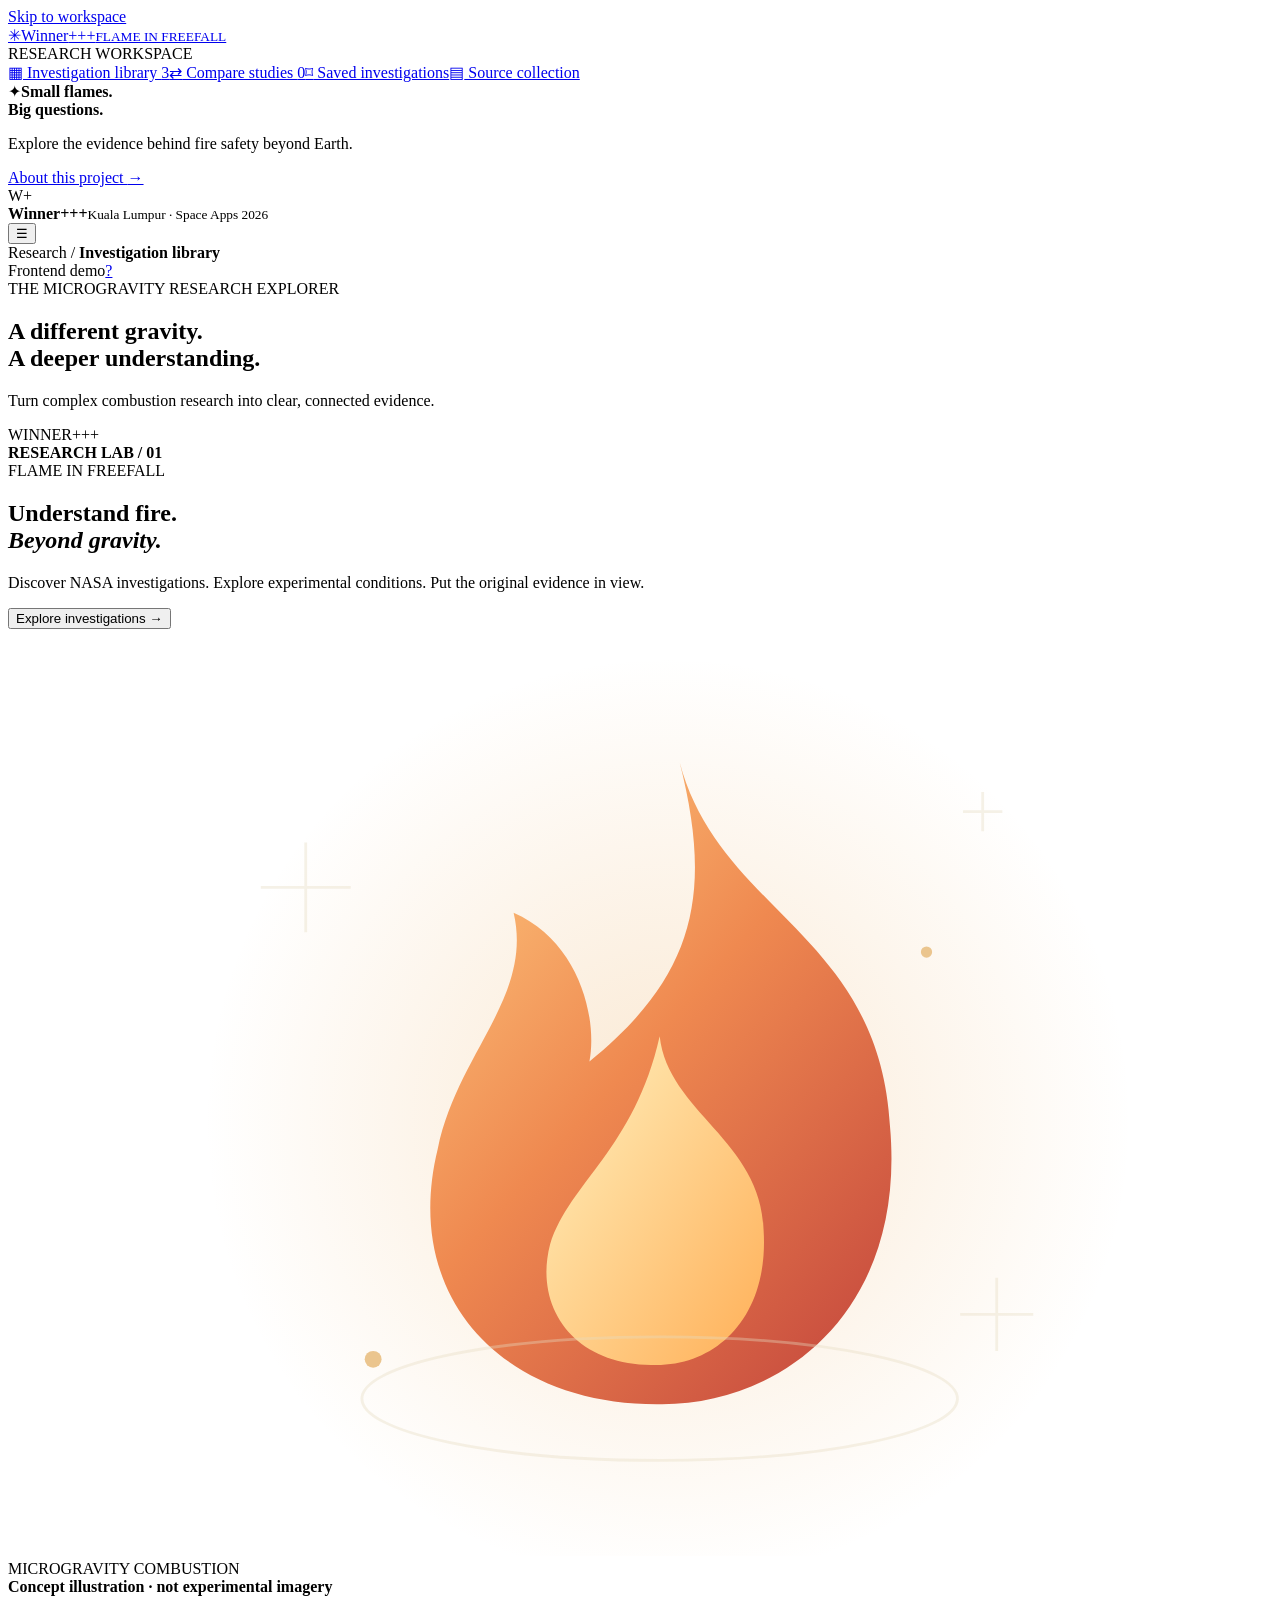
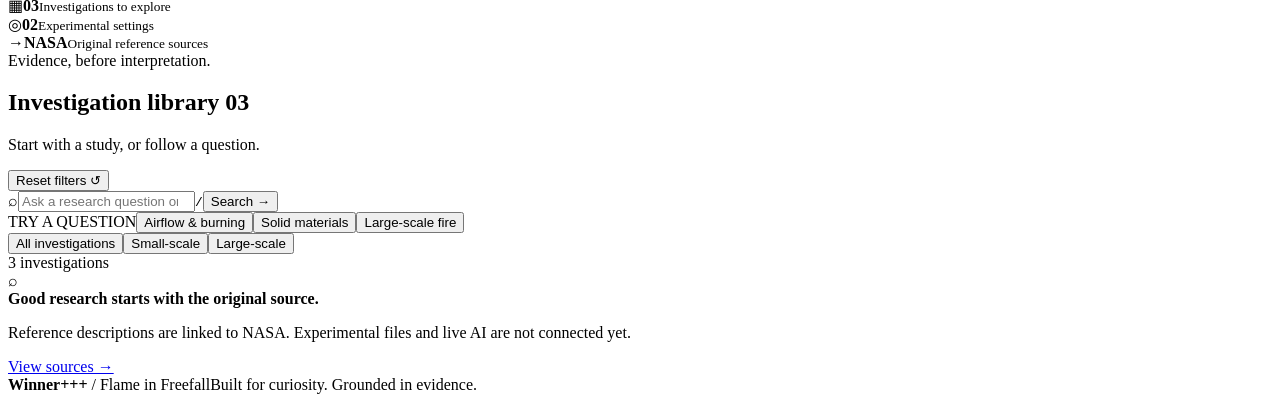
==== frontend/index.html @ 8723f213 "Rename index.html to frontend/index.html" ====
<!doctype html>
<html lang="en">
<head><meta charset="UTF-8"><meta name="viewport" content="width=device-width, initial-scale=1"><meta name="theme-color" content="#152c26"><meta name="description" content="Explore NASA microgravity combustion research with Winner+++. Search investigations, inspect sources, and compare experimental contexts."><title>Flame in Freefall — Winner+++</title><link rel="stylesheet" href="styles.css"><script src="app.js" defer></script></head>
<body>
<a class="skip" href="#main">Skip to workspace</a>
<aside class="sidebar" id="sidebar">
<a href="#library" class="brand" aria-label="Winner+++ home"><span class="brand-icon" aria-hidden="true">✳</span><span>Winner<span class="brand-plus">+++</span><small>FLAME IN FREEFALL</small></span></a>
<div class="nav-caption">RESEARCH WORKSPACE</div>
<nav aria-label="Main navigation"><a href="#library" data-nav="library"><span class="nav-icon">▦</span> Investigation library <span class="count">3</span></a><a href="#compare" data-nav="compare"><span class="nav-icon">⇄</span> Compare studies <span class="count" id="navCount">0</span></a><a href="#saved" data-nav="saved"><span class="nav-icon">⌑</span> Saved investigations</a><a href="#sources" data-nav="sources"><span class="nav-icon">▤</span> Source collection</a></nav>
<div class="sidebar-note"><span class="tiny-orbit" aria-hidden="true">✦</span><strong>Small flames.<br>Big questions.</strong><p>Explore the evidence behind fire safety beyond Earth.</p><a href="#about">About this project <span>→</span></a></div>
<div class="side-bottom"><span class="avatar">W+</span><div><strong>Winner+++</strong><small>Kuala Lumpur · Space Apps 2026</small></div></div>
</aside>
<div class="shell"><header class="topbar"><button id="menu" class="icon-button mobile-menu" aria-label="Toggle navigation" aria-expanded="false">☰</button><div class="breadcrumb">Research <span>/</span> <strong id="crumb">Investigation library</strong></div><span class="demo-pill"><span></span> Frontend demo</span><a class="top-help" href="#about" aria-label="About the prototype">?</a></header>
<main id="main" tabindex="-1">
<section id="view-library" class="view">
<div class="eyebrow">THE MICROGRAVITY RESEARCH EXPLORER</div>
<div class="page-heading"><div><h1>A different gravity.<br>A deeper understanding.</h1><p>Turn complex combustion research into clear, connected evidence.</p></div><span class="edition">WINNER+++<br><b>RESEARCH LAB / 01</b></span></div>
<section class="hero" aria-label="Research introduction"><div class="hero-copy"><div class="hero-kicker"><span class="live-dot"></span> FLAME IN FREEFALL</div><h2>Understand fire.<br><em>Beyond gravity.</em></h2><p>Discover NASA investigations. Explore experimental conditions. Put the original evidence in view.</p><button class="light-button" id="explore">Explore investigations <span>→</span></button></div><div class="hero-art" aria-hidden="true"><div class="orbit orbit-one"></div><div class="orbit orbit-two"></div><svg viewBox="0 0 450 330"><defs><radialGradient id="halo"><stop stop-color="#edab59" stop-opacity=".27"/><stop offset="1" stop-color="#edab59" stop-opacity="0"/></radialGradient><linearGradient id="fire" x1="0" y1="0" x2=".8" y2="1"><stop stop-color="#ffce83"/><stop offset=".5" stop-color="#ef8950"/><stop offset="1" stop-color="#c94e3f"/></linearGradient><linearGradient id="inner" x1="0" y1="0" x2="1" y2="1"><stop stop-color="#fff2c0"/><stop offset="1" stop-color="#ffaf57"/></linearGradient></defs><circle cx="235" cy="175" r="165" fill="url(#halo)"/><g class="flame-shape"><path d="M239 47C253 101 310 108 314 177C320 244 274 277 231 276C176 276 140 238 153 185C160 151 187 131 180 101C203 111 210 138 207 154C245 123 251 94 239 47Z" fill="url(#fire)"/><path d="M232 145C235 172 268 182 269 214C271 245 252 263 229 262C202 262 187 242 193 219C200 197 223 185 232 145Z" fill="url(#inner)"/></g><g stroke="#e4dbc0" stroke-opacity=".38" fill="none"><ellipse cx="232" cy="274" rx="106" ry="22"/><path d="M90 92h32m-16-16v32M340 65h14m-7-7v14M339 244h26m-13-13v26"/></g><circle cx="130" cy="260" r="3" fill="#ebc58e"/><circle cx="327" cy="115" r="2" fill="#ebc58e"/></svg><span class="art-label">MICROGRAVITY COMBUSTION<br><b>Concept illustration · not experimental imagery</b></span></div></section>
<div class="overview-stats"><div><span class="stat-icon">▦</span><span><strong>03</strong><small>Investigations to explore</small></span></div><div><span class="stat-icon">◎</span><span><strong>02</strong><small>Experimental settings</small></span></div><div><span class="stat-icon">→</span><span><strong>NASA</strong><small>Original reference sources</small></span></div><div class="evidence-stat"><span class="live-dot"></span><span>Evidence, before interpretation.</span></div></div>
<section id="investigations"><div class="section-heading"><div><h2>Investigation library <span class="muted-number">03</span></h2><p>Start with a study, or follow a question.</p></div><button class="text-button" id="clearFilters">Reset filters ↺</button></div>
<form class="search-bar" id="searchForm"><span aria-hidden="true">⌕</span><input id="query" type="search" maxlength="300" aria-label="Search investigations" placeholder="Ask a research question or search an investigation…"><kbd aria-hidden="true">/</kbd><button type="submit">Search <span>→</span></button></form>
<div class="search-hints"><span>TRY A QUESTION</span><button data-query="airflow">Airflow &amp; burning</button><button data-query="solid materials">Solid materials</button><button data-query="large-scale fire">Large-scale fire</button></div>
<div class="library-toolbar"><div class="filters" role="group" aria-label="Filter investigations"><button class="active" data-filter="all">All investigations</button><button data-filter="small">Small-scale</button><button data-filter="large">Large-scale</button></div><span id="resultCount">3 investigations</span></div>
<div id="searchNote" class="search-note" hidden></div><div class="card-grid" id="cards"></div></section>
<div class="evidence-banner"><span class="evidence-mark">⌕</span><div><strong>Good research starts with the original source.</strong><p>Reference descriptions are linked to NASA. Experimental files and live AI are not connected yet.</p></div><a href="#sources">View sources →</a></div>
</section>
<section id="view-compare" class="view" hidden><div class="eyebrow">CONTEXT BEFORE CONCLUSIONS</div><div class="page-heading"><div><h1>Compare investigations.</h1><p>Bring two studies together. Keep their experimental contexts distinct.</p></div><button class="outline-button" id="exportCompare">Export comparison ↓</button></div><div class="compare-selectors" id="compareSelectors"></div><div id="comparison"></div></section>
<section id="view-saved" class="view" hidden><div class="eyebrow">YOUR RESEARCH SHORTLIST</div><div class="page-heading"><div><h1>Saved investigations.</h1><p>A personal collection, saved in this browser.</p></div></div><div id="savedCards" class="card-grid"></div></section>
<section id="view-sources" class="view" hidden><div class="eyebrow">FOLLOW THE EVIDENCE</div><div class="page-heading"><div><h1>Source collection.</h1><p>Open the original NASA references behind this starter library.</p></div></div><div class="notice"><strong>Reference collection, not an ingested dataset.</strong> These pages support the overview descriptions. Raw experiment measurements, document passages, and an AI retrieval index have not been imported.</div><div id="sourceList" class="source-list"></div></section>
<section id="view-about" class="view" hidden><div class="eyebrow">NASA SPACE APPS CHALLENGE 2026</div><div class="page-heading"><div><h1>Curiosity, with evidence.</h1><p>Flame in Freefall · A Winner+++ research prototype.</p></div></div><div class="about-grid"><article class="paper"><span class="tag">THE MISSION</span><h2>Make space fire research easier to explore.</h2><p>Our planned product connects natural-language questions to NASA microgravity combustion research, with cited summaries, relevance ranking, and experiment comparisons.</p><p>This frontend demonstrates the research workflow using a small reference library. Search uses local keyword matching; it does not call a language model. No fire-safety predictions or operational recommendations are provided.</p><a class="source-link" href="https://www.spaceappschallenge.org/2026/challenges/flame-in-freefall/?tab=details" target="_blank" rel="noopener noreferrer">Read the challenge →</a></article><article class="paper"><span class="tag">THE PEOPLE</span><h2>Winner+++</h2><p class="team-name">Chen Bingyan <small>Team owner</small></p><p class="team-name">Zhu Guanyu <small>Team member</small></p><p class="team-name">Ping Shuya <small>Team member</small></p><div class="team-location">Kuala Lumpur, Malaysia<br>NASA Space Apps Challenge 2026</div></article></div><div class="notice">Independent participant project. NASA reference links do not imply NASA endorsement. The hero graphic is an illustrative design, not an experimental image.</div></section>
<footer><span><b>Winner+++</b> / Flame in Freefall</span><span>Built for curiosity. Grounded in evidence.</span></footer>
</main></div>
<div id="compareBar" class="compare-bar" hidden><div><strong id="selectionLabel">1 investigation selected</strong><small>Choose two to compare experimental context.</small></div><button id="clearSelection" class="bar-clear">Clear</button><button id="openCompare">Compare studies <span>→</span></button></div>
<dialog id="detailDialog" aria-labelledby="detailTitle"><div id="detailContent"></div></dialog><div id="toast" class="toast" role="status" aria-live="polite"></div>
</body></html>
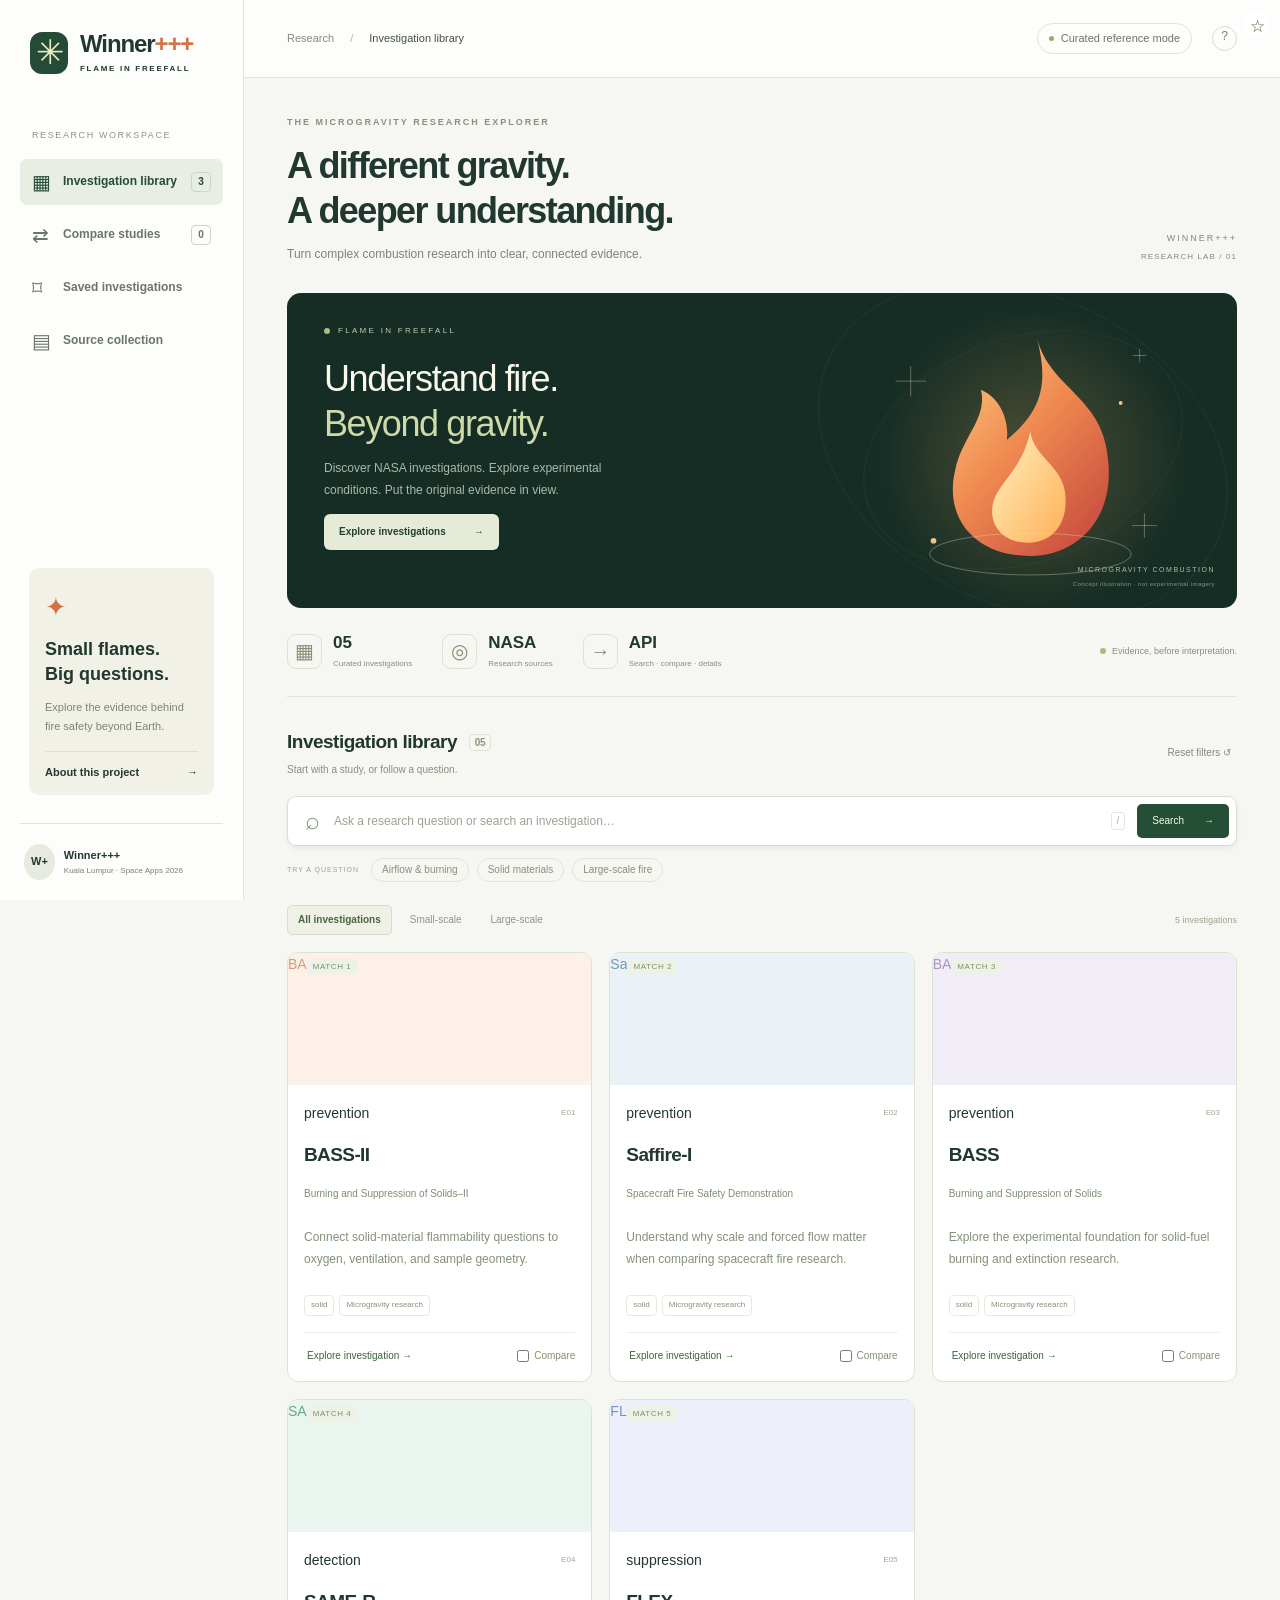
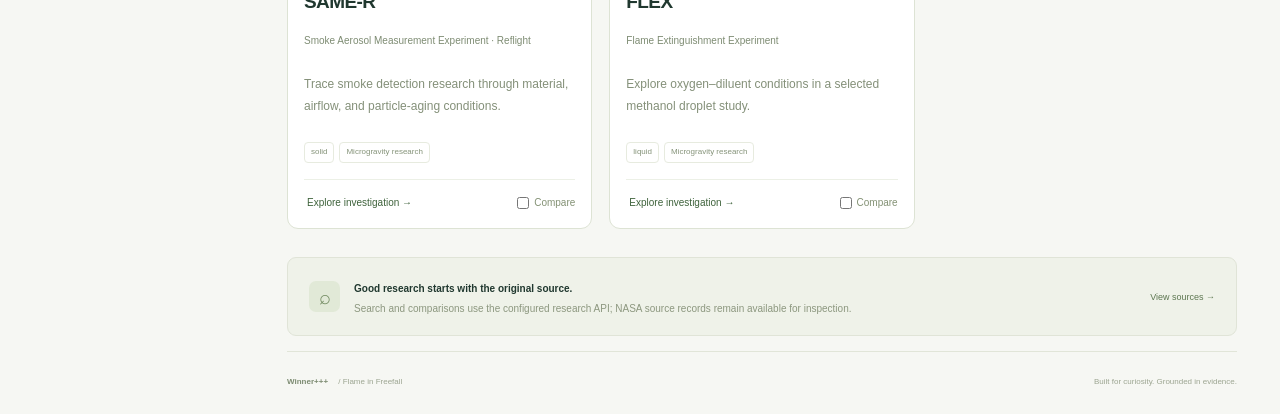
==== commit ef7780dc: "Connect frontend to research API" ====
--- a/frontend/index.html
+++ b/frontend/index.html
@@ -1,6 +1,6 @@
 <!doctype html>
 <html lang="en">
-<head><meta charset="UTF-8"><meta name="viewport" content="width=device-width, initial-scale=1"><meta name="theme-color" content="#152c26"><meta name="description" content="Explore NASA microgravity combustion research with Winner+++. Search investigations, inspect sources, and compare experimental contexts."><title>Flame in Freefall — Winner+++</title><link rel="stylesheet" href="styles.css"><script src="app.js" defer></script></head>
+<head><meta charset="UTF-8"><meta name="viewport" content="width=device-width, initial-scale=1"><meta name="theme-color" content="#152c26"><meta name="description" content="Explore NASA microgravity combustion research with Winner+++. Search investigations, inspect sources, and compare experimental contexts."><meta name="flame-api-base" content=""><title>Flame in Freefall — Winner+++</title><link rel="stylesheet" href="styles.css"><script src="config.js" defer></script><script src="data.js" defer></script><script src="app.js" defer></script></head>
 <body>
 <a class="skip" href="#main">Skip to workspace</a>
 <aside class="sidebar" id="sidebar">
@@ -16,18 +16,18 @@
 <div class="eyebrow">THE MICROGRAVITY RESEARCH EXPLORER</div>
 <div class="page-heading"><div><h1>A different gravity.<br>A deeper understanding.</h1><p>Turn complex combustion research into clear, connected evidence.</p></div><span class="edition">WINNER+++<br><b>RESEARCH LAB / 01</b></span></div>
 <section class="hero" aria-label="Research introduction"><div class="hero-copy"><div class="hero-kicker"><span class="live-dot"></span> FLAME IN FREEFALL</div><h2>Understand fire.<br><em>Beyond gravity.</em></h2><p>Discover NASA investigations. Explore experimental conditions. Put the original evidence in view.</p><button class="light-button" id="explore">Explore investigations <span>→</span></button></div><div class="hero-art" aria-hidden="true"><div class="orbit orbit-one"></div><div class="orbit orbit-two"></div><svg viewBox="0 0 450 330"><defs><radialGradient id="halo"><stop stop-color="#edab59" stop-opacity=".27"/><stop offset="1" stop-color="#edab59" stop-opacity="0"/></radialGradient><linearGradient id="fire" x1="0" y1="0" x2=".8" y2="1"><stop stop-color="#ffce83"/><stop offset=".5" stop-color="#ef8950"/><stop offset="1" stop-color="#c94e3f"/></linearGradient><linearGradient id="inner" x1="0" y1="0" x2="1" y2="1"><stop stop-color="#fff2c0"/><stop offset="1" stop-color="#ffaf57"/></linearGradient></defs><circle cx="235" cy="175" r="165" fill="url(#halo)"/><g class="flame-shape"><path d="M239 47C253 101 310 108 314 177C320 244 274 277 231 276C176 276 140 238 153 185C160 151 187 131 180 101C203 111 210 138 207 154C245 123 251 94 239 47Z" fill="url(#fire)"/><path d="M232 145C235 172 268 182 269 214C271 245 252 263 229 262C202 262 187 242 193 219C200 197 223 185 232 145Z" fill="url(#inner)"/></g><g stroke="#e4dbc0" stroke-opacity=".38" fill="none"><ellipse cx="232" cy="274" rx="106" ry="22"/><path d="M90 92h32m-16-16v32M340 65h14m-7-7v14M339 244h26m-13-13v26"/></g><circle cx="130" cy="260" r="3" fill="#ebc58e"/><circle cx="327" cy="115" r="2" fill="#ebc58e"/></svg><span class="art-label">MICROGRAVITY COMBUSTION<br><b>Concept illustration · not experimental imagery</b></span></div></section>
-<div class="overview-stats"><div><span class="stat-icon">▦</span><span><strong>03</strong><small>Investigations to explore</small></span></div><div><span class="stat-icon">◎</span><span><strong>02</strong><small>Experimental settings</small></span></div><div><span class="stat-icon">→</span><span><strong>NASA</strong><small>Original reference sources</small></span></div><div class="evidence-stat"><span class="live-dot"></span><span>Evidence, before interpretation.</span></div></div>
-<section id="investigations"><div class="section-heading"><div><h2>Investigation library <span class="muted-number">03</span></h2><p>Start with a study, or follow a question.</p></div><button class="text-button" id="clearFilters">Reset filters ↺</button></div>
+<div class="overview-stats"><div><span class="stat-icon">▦</span><span><strong>05</strong><small>Curated investigations</small></span></div><div><span class="stat-icon">◎</span><span><strong>NASA</strong><small>Research sources</small></span></div><div><span class="stat-icon">→</span><span><strong>API</strong><small>Search · compare · details</small></span></div><div class="evidence-stat"><span class="live-dot"></span><span>Evidence, before interpretation.</span></div></div>
+<section id="investigations"><div class="section-heading"><div><h2>Investigation library <span class="muted-number">05</span></h2><p>Start with a study, or follow a question.</p></div><button class="text-button" id="clearFilters">Reset filters ↺</button></div>
 <form class="search-bar" id="searchForm"><span aria-hidden="true">⌕</span><input id="query" type="search" maxlength="300" aria-label="Search investigations" placeholder="Ask a research question or search an investigation…"><kbd aria-hidden="true">/</kbd><button type="submit">Search <span>→</span></button></form>
 <div class="search-hints"><span>TRY A QUESTION</span><button data-query="airflow">Airflow &amp; burning</button><button data-query="solid materials">Solid materials</button><button data-query="large-scale fire">Large-scale fire</button></div>
 <div class="library-toolbar"><div class="filters" role="group" aria-label="Filter investigations"><button class="active" data-filter="all">All investigations</button><button data-filter="small">Small-scale</button><button data-filter="large">Large-scale</button></div><span id="resultCount">3 investigations</span></div>
 <div id="searchNote" class="search-note" hidden></div><div class="card-grid" id="cards"></div></section>
-<div class="evidence-banner"><span class="evidence-mark">⌕</span><div><strong>Good research starts with the original source.</strong><p>Reference descriptions are linked to NASA. Experimental files and live AI are not connected yet.</p></div><a href="#sources">View sources →</a></div>
+<div class="evidence-banner"><span class="evidence-mark">⌕</span><div><strong>Good research starts with the original source.</strong><p>Search and comparisons use the configured research API; NASA source records remain available for inspection.</p></div><a href="#sources">View sources →</a></div>
 </section>
 <section id="view-compare" class="view" hidden><div class="eyebrow">CONTEXT BEFORE CONCLUSIONS</div><div class="page-heading"><div><h1>Compare investigations.</h1><p>Bring two studies together. Keep their experimental contexts distinct.</p></div><button class="outline-button" id="exportCompare">Export comparison ↓</button></div><div class="compare-selectors" id="compareSelectors"></div><div id="comparison"></div></section>
 <section id="view-saved" class="view" hidden><div class="eyebrow">YOUR RESEARCH SHORTLIST</div><div class="page-heading"><div><h1>Saved investigations.</h1><p>A personal collection, saved in this browser.</p></div></div><div id="savedCards" class="card-grid"></div></section>
-<section id="view-sources" class="view" hidden><div class="eyebrow">FOLLOW THE EVIDENCE</div><div class="page-heading"><div><h1>Source collection.</h1><p>Open the original NASA references behind this starter library.</p></div></div><div class="notice"><strong>Reference collection, not an ingested dataset.</strong> These pages support the overview descriptions. Raw experiment measurements, document passages, and an AI retrieval index have not been imported.</div><div id="sourceList" class="source-list"></div></section>
-<section id="view-about" class="view" hidden><div class="eyebrow">NASA SPACE APPS CHALLENGE 2026</div><div class="page-heading"><div><h1>Curiosity, with evidence.</h1><p>Flame in Freefall · A Winner+++ research prototype.</p></div></div><div class="about-grid"><article class="paper"><span class="tag">THE MISSION</span><h2>Make space fire research easier to explore.</h2><p>Our planned product connects natural-language questions to NASA microgravity combustion research, with cited summaries, relevance ranking, and experiment comparisons.</p><p>This frontend demonstrates the research workflow using a small reference library. Search uses local keyword matching; it does not call a language model. No fire-safety predictions or operational recommendations are provided.</p><a class="source-link" href="https://www.spaceappschallenge.org/2026/challenges/flame-in-freefall/?tab=details" target="_blank" rel="noopener noreferrer">Read the challenge →</a></article><article class="paper"><span class="tag">THE PEOPLE</span><h2>Winner+++</h2><p class="team-name">Chen Bingyan <small>Team owner</small></p><p class="team-name">Zhu Guanyu <small>Team member</small></p><p class="team-name">Ping Shuya <small>Team member</small></p><div class="team-location">Kuala Lumpur, Malaysia<br>NASA Space Apps Challenge 2026</div></article></div><div class="notice">Independent participant project. NASA reference links do not imply NASA endorsement. The hero graphic is an illustrative design, not an experimental image.</div></section>
+<section id="view-sources" class="view" hidden><div class="eyebrow">FOLLOW THE EVIDENCE</div><div class="page-heading"><div><h1>Source collection.</h1><p>Open the original NASA references behind this starter library.</p></div></div><div class="notice"><strong>Evidence scope matters.</strong> Results expose retrieved passages and citations when the backend corpus is populated. Missing test-level measurements are labeled as not yet extracted.</div><div id="sourceList" class="source-list"></div></section>
+<section id="view-about" class="view" hidden><div class="eyebrow">NASA SPACE APPS CHALLENGE 2026</div><div class="page-heading"><div><h1>Curiosity, with evidence.</h1><p>Flame in Freefall · A Winner+++ research prototype.</p></div></div><div class="about-grid"><article class="paper"><span class="tag">THE MISSION</span><h2>Make space fire research easier to explore.</h2><p>Connect natural-language questions to NASA microgravity combustion research, with cited summaries, relevance ranking, and experiment comparisons.</p><p>When configured, this interface calls the FastAPI service for search, investigation records, and comparisons. It displays retrieved passages and marks missing test-level information instead of estimating it. It does not provide fire-safety predictions or operational recommendations.</p><a class="source-link" href="https://www.spaceappschallenge.org/2026/challenges/flame-in-freefall/?tab=details" target="_blank" rel="noopener noreferrer">Read the challenge →</a></article><article class="paper"><span class="tag">THE PEOPLE</span><h2>Winner+++</h2><p class="team-name">Chen Bingyan <small>Team owner</small></p><p class="team-name">Zhu Guanyu <small>Team member</small></p><p class="team-name">Ping Shuya <small>Team member</small></p><div class="team-location">Kuala Lumpur, Malaysia<br>NASA Space Apps Challenge 2026</div></article></div><div class="notice">Independent participant project. NASA reference links do not imply NASA endorsement. The hero graphic is an illustrative design, not an experimental image.</div></section>
 <footer><span><b>Winner+++</b> / Flame in Freefall</span><span>Built for curiosity. Grounded in evidence.</span></footer>
 </main></div>
 <div id="compareBar" class="compare-bar" hidden><div><strong id="selectionLabel">1 investigation selected</strong><small>Choose two to compare experimental context.</small></div><button id="clearSelection" class="bar-clear">Clear</button><button id="openCompare">Compare studies <span>→</span></button></div>
--- a/frontend/styles.css
+++ b/frontend/styles.css
@@ -0,0 +1,7 @@
+@import url('https://fonts.googleapis.com/css2?family=DM+Sans:wght@400;450;500;550;600;650;700&family=Manrope:wght@400;500;600;650;700;750;800&display=swap');
+:root{--bg:#f6f7f3;--paper:#fff;--ink:#20382f;--muted:#78827c;--line:#e0e5dc;--green:#214e3a;--orange:#d27343;--pale:#eaf0e7;--radius:15px}*{box-sizing:border-box}html{scroll-behavior:smooth;scroll-padding-top:24px}body{margin:0;background:var(--bg);color:var(--ink);font-family:'DM Sans',sans-serif;font-size:14px;line-height:1.6}button,input,select{font:inherit}button,a,input,select{-webkit-tap-highlight-color:transparent}button,a{touch-action:manipulation}button{cursor:pointer}a{color:inherit;text-decoration:none}button{color:inherit}button:disabled{opacity:.45;cursor:not-allowed}button:focus-visible,a:focus-visible,select:focus-visible,input:focus-visible{outline:3px solid #cb895a;outline-offset:4px}[hidden]{display:none!important}.skip{position:fixed;top:-100px;left:20px;z-index:100;background:white;padding:12px}.skip:focus{top:10px}.sidebar{position:fixed;inset:0 auto 0 0;width:244px;background:#fdfdfb;border-right:1px solid var(--line);padding:31px 20px 20px;display:flex;flex-direction:column;z-index:30}.brand{display:flex;gap:12px;align-items:center;padding:0 10px;margin-bottom:54px;font-family:Manrope,sans-serif;font-size:24px;font-weight:800;letter-spacing:-1.1px;line-height:1.1}.brand-icon{display:grid;place-items:center;width:38px;height:42px;border-radius:12px;background:#244b37;color:#e9edbe;font-size:34px;font-weight:400}.brand-plus{color:var(--orange)}.brand small{display:block;font-family:'DM Sans',sans-serif;font-size:8px;letter-spacing:1.7px;margin-top:8px;font-weight:600}.nav-caption{font-size:9px;letter-spacing:1.6px;color:#8c958e;margin:0 12px 16px}nav{display:flex;flex-direction:column;gap:7px}nav a{display:flex;align-items:center;padding:13px 12px;border-radius:7px;color:#6a766c;font-size:12px;gap:10px;font-weight:550}nav a.active{background:#e8eee3;color:#244c38}nav a:hover{background:#f0f3eb}.nav-icon{font-size:20px;width:21px;line-height:1}.count{margin-left:auto;display:grid;place-items:center;width:20px;height:20px;border:1px solid #cbd7c6;border-radius:4px;font-size:10px}.sidebar-note{margin:auto 9px 28px;background:#f1f1e8;padding:19px 16px 14px;border-radius:10px}.tiny-orbit{display:block;color:var(--orange);font-size:26px}.sidebar-note strong{display:block;font-family:Manrope,sans-serif;font-size:18px;line-height:1.4;margin:8px 0}.sidebar-note p{font-size:11px;color:#7d8478;line-height:1.7}.sidebar-note a{font-size:11px;font-weight:600;display:flex;justify-content:space-between;border-top:1px solid #dedfd2;padding-top:12px;margin-top:15px}.side-bottom{display:flex;gap:9px;border-top:1px solid var(--line);padding:20px 4px 0;align-items:center}.avatar{background:#e7ebdf;border-radius:50%;padding:9px 7px;font-size:11px;font-weight:700}.side-bottom strong{display:block;font-size:11px}.side-bottom small{display:block;font-size:8px;color:var(--muted)}.shell{margin-left:244px}.topbar{height:78px;border-bottom:1px solid var(--line);display:flex;align-items:center;padding:0 43px;gap:20px;background:#fdfdfb}.breadcrumb{font-size:11px;color:#828b81}.breadcrumb span{margin:0 13px;color:#b2b9ad}.breadcrumb strong{font-weight:500;color:#425144}.demo-pill{margin-left:auto;display:flex;align-items:center;gap:7px;font-size:10px;border:1px solid #e0e4d7;border-radius:30px;padding:6px 11px;color:#6b7567}.demo-pill>span{width:5px;height:5px;background:#a0aa64;border-radius:50%}.top-help{border:1px solid #d6ddcf;border-radius:50%;width:25px;height:25px;text-align:center;color:#75806e;font-size:12px}.mobile-menu{display:none}main{max-width:1490px;margin:auto;padding:37px 43px 0}.eyebrow{font-size:9px;font-weight:650;letter-spacing:2px;color:#89917e;margin-bottom:14px}.page-heading{display:flex;align-items:center;justify-content:space-between;gap:20px;margin-bottom:28px}h1,h2,h3{font-family:Manrope,sans-serif}h1{font-size:36px;line-height:1.25;letter-spacing:-1.6px;margin:0;font-weight:650}.page-heading>div>p{color:#7b8479;font-size:12px;margin:12px 0 0}.edition{align-self:flex-end;text-align:right;font-size:9px;letter-spacing:2px;color:#7f8b79;line-height:2}.edition b{font-size:8px;font-weight:400;letter-spacing:1.1px}.hero{background:#152d25;border-radius:14px;min-height:315px;position:relative;display:flex;overflow:hidden;color:#faf8eb}.hero-copy{padding:32px 37px;width:60%;z-index:1}.hero-kicker{font-size:8px;letter-spacing:2.3px;display:flex;align-items:center;gap:8px;color:#c1ccaf}.live-dot{display:inline-block;width:6px;height:6px;border-radius:50%;background:#a9bb7f;flex-shrink:0}.hero h2{font-size:36px;line-height:1.25;font-weight:500;letter-spacing:-1.4px;margin:19px 0 12px}.hero h2 em{font-style:normal;color:#cfdaa9}.hero-copy>p{font-size:11px;line-height:1.8;color:#aab9a7;max-width:310px}.light-button{border:0;border-radius:6px;background:#e6ebd7;padding:10px 15px;font-size:10px;font-weight:650;margin-top:12px;display:flex;gap:28px}.light-button:hover{background:#f7f5e7}.hero-art{width:45%;position:absolute;inset:0 0 0 auto;display:flex;align-items:center;justify-content:center}.hero-art svg{width:100%;height:100%;position:relative;z-index:1}.art-label{position:absolute;bottom:17px;right:22px;color:#b0bd9d;font-size:7px;letter-spacing:1.5px;line-height:2;text-align:right;z-index:2}.art-label b{font-weight:400;font-size:6px;letter-spacing:.4px;color:#849981}.orbit{position:absolute;width:330px;height:330px;border:1px solid #b3c29212;border-radius:50%;transform:rotate(-20deg) scaleY(.68)}.orbit-two{width:430px;height:430px;transform:rotate(26deg) scaleY(.72)}.flame-shape{transform-origin:230px 230px;animation:breathe 7s ease-in-out infinite}@keyframes breathe{50%{transform:scale(.97,1.025)}}.overview-stats{display:flex;padding:24px 0 26px;gap:30px;border-bottom:1px solid var(--line);margin-bottom:30px}.overview-stats>div{display:flex;gap:11px;align-items:center}.stat-icon{display:grid;place-items:center;width:35px;height:35px;border:1px solid #dce2d5;border-radius:9px;color:#839074;font-size:20px}.overview-stats strong{font-family:Manrope,sans-serif;font-size:17px;font-weight:650;line-height:1.3;display:block}.overview-stats small{font-size:8px;color:#85907e;display:block;margin-top:4px}.overview-stats .evidence-stat{margin-left:auto;font-size:9px;color:#879079;gap:6px;align-items:center}.section-heading{display:flex;align-items:center;justify-content:space-between;margin-bottom:18px;gap:12px}.section-heading h2{font-size:19px;font-weight:650;margin:0;letter-spacing:-.5px}.muted-number{font-family:'DM Sans',sans-serif;color:#89977f;font-size:10px;border:1px solid #dce3d5;border-radius:5px;padding:2px 5px;vertical-align:middle;margin-left:7px}.section-heading p{font-size:11px;color:#84907d;margin:4px 0 0}.text-button{background:none;border:0;font-size:10px;color:#7f8b77}.search-bar{display:flex;align-items:center;gap:12px;background:white;border:1px solid #d7dfce;border-radius:9px;padding:7px 7px 7px 17px;box-shadow:0 3px 5px #1f3a2410}.search-bar>span{font-size:25px;line-height:1;color:#87997c}.search-bar input{border:0;outline:0;background:none;min-width:0;flex:1;font-size:11px;height:33px;color:var(--ink)}.search-bar input::placeholder{color:#9aa392}.search-bar:focus-within{border-color:#879f75}.search-bar kbd{font-size:10px;color:#a2aa98;border:1px solid #e1e6d9;border-radius:3px;padding:0 5px;font-family:inherit}.search-bar button{border:0;background:#254e37;border-radius:5px;padding:9px 15px;color:#f7f6e9;font-size:10px;display:flex;gap:20px}.search-bar button:hover{background:#356747}.search-hints{display:flex;align-items:center;gap:8px;flex-wrap:wrap;margin:12px 0 23px}.search-hints>span{font-size:7px;letter-spacing:1px;color:#9aa390;margin-right:4px}.search-hints button{background:transparent;border:1px solid #e1e5d8;border-radius:30px;font-size:9px;padding:3px 10px;color:#849278}.search-hints button:hover{border-color:#8e9f7b;color:#3d5830}.library-toolbar{display:flex;align-items:center;justify-content:space-between;margin-bottom:17px;gap:12px}.filters{display:flex;gap:7px;flex-wrap:wrap}.filters button{border:1px solid transparent;border-radius:5px;background:none;font-size:10px;padding:6px 10px;color:#8b9582}.filters button.active{border-color:#d6decb;background:#edf1e6;color:#4d6542;font-weight:550}.library-toolbar>span{font-size:9px;color:#9ba48f}.card-grid{display:grid;grid-template-columns:repeat(3,minmax(0,1fr));gap:17px}.investigation-card{min-width:0;border:1px solid #dde3d4;border-radius:11px;overflow:hidden;background:#fff;transition:transform .2s,box-shadow .2s}.investigation-card:hover{transform:translateY(-3px);box-shadow:0 9px 20px #23402a0a}.card-visual{height:132px;position:relative;background:#edf0e4;overflow:hidden}.card-visual svg{position:absolute;width:100%;height:100%}.card-visual.visual-2{background:#e8edec}.card-visual.visual-3{background:#f2ebe1}.visual-label{position:absolute;bottom:13px;left:15px;font-size:7px;letter-spacing:1.3px;color:#6c8060}.visual-2 .visual-label{color:#687e79}.visual-3 .visual-label{color:#a58769}.save-button{position:absolute;top:11px;right:11px;display:grid;place-items:center;width:26px;height:26px;border:1px solid #ffffff80;background:#ffffffad;border-radius:50%;color:#6c7c5f;font-size:17px}.save-button.saved{background:#29533b;color:#fff}.card-body{padding:17px 16px 14px}.card-meta{display:flex;justify-content:space-between;align-items:center;gap:5px;margin-bottom:9px}.tag{font-size:7px;letter-spacing:.6px;padding:3px 6px;border-radius:3px;background:#edf2e7;color:#7c8e6d}.card-meta>span:last-child{font-size:7px;color:#9da68f}.card-title{display:block;border:0;background:none;padding:0;text-align:left;font-family:Manrope,sans-serif;font-weight:700;font-size:19px;letter-spacing:-.6px}.card-subtitle{color:#7e8c73;font-size:9px;line-height:1.6;min-height:29px;margin:4px 0 12px}.card-description{font-size:10px;color:#849079;line-height:1.8;min-height:55px;margin:0 0 13px}.card-tags{display:flex;gap:5px;flex-wrap:wrap;margin-bottom:16px}.card-tags span{font-size:7px;padding:3px 6px;border:1px solid #e7ebdf;border-radius:4px;color:#859379}.card-bottom{border-top:1px solid #ecf0e6;padding-top:12px;display:flex;align-items:center;justify-content:space-between;gap:5px}.compare-check{font-size:9px;display:flex;align-items:center;gap:5px;color:#839174;cursor:pointer}.compare-check input{accent-color:#31543c;width:12px;height:12px;margin:0}.detail-button{font-size:9px;color:#3e623b;background:none;border:0;padding:3px}.evidence-banner{display:flex;align-items:center;gap:14px;border:1px solid #e0e4d7;background:#eff2e9;padding:18px 21px;border-radius:9px;margin:28px 0 15px}.evidence-mark{width:31px;height:31px;border-radius:7px;background:#e1e9d7;display:grid;place-items:center;font-size:20px;color:#728b61;flex-shrink:0}.evidence-banner strong{font-size:10px;font-weight:600}.evidence-banner p{font-size:9px;color:#8c977f;margin:3px 0 0}.evidence-banner a{font-size:9px;color:#5d7751;white-space:nowrap;margin-left:auto}footer{display:flex;justify-content:space-between;gap:20px;padding:24px 0 25px;margin-top:15px;color:#9ca591;font-size:8px;border-top:1px solid #e1e5d8}footer b{font-weight:550;color:#7d8c72;margin-right:8px}.compare-bar{position:fixed;bottom:22px;left:calc(50% + 122px);transform:translateX(-50%);background:#1c3c2b;color:#f2f6e6;padding:13px 17px;border-radius:11px;box-shadow:0 8px 36px #142d2940;display:flex;gap:20px;align-items:center;z-index:35;min-width:490px;max-width:90vw}.compare-bar strong{display:block;font-size:11px}.compare-bar small{display:block;font-size:8px;color:#aebfa0}.compare-bar button{border:0;border-radius:5px;padding:9px 13px;font-size:10px;background:#e3eacb;white-space:nowrap}.compare-bar .bar-clear{background:none;color:#bfceb0;margin-left:auto;padding:6px}.compare-bar button span{margin-left:12px}.search-note,.notice{background:#eef1e5;border:1px solid #dce3ce;border-radius:8px;color:#6b7e5a;padding:14px 17px;font-size:11px;margin-bottom:22px}.notice strong{display:block;margin-bottom:3px;color:#48623b}.empty{grid-column:1/-1;border:1px dashed #ccd6bf;border-radius:12px;text-align:center;padding:45px 24px}.empty h2{font-size:20px}.empty p{color:#89947c;font-size:12px}.empty a{display:inline-block;background:#234a35;color:white;padding:8px 15px;border-radius:5px;font-size:11px;margin-top:10px}.outline-button{border:1px solid #cdd8c1;background:#fafbf7;border-radius:6px;padding:10px 14px;font-size:11px;white-space:nowrap}.compare-selectors{display:grid;grid-template-columns:1fr 1fr;gap:20px;margin:25px 0}.select-box{padding:20px;background:white;border:1px solid var(--line);border-radius:10px}.select-box label{font-size:9px;letter-spacing:1.3px;color:#8a977c;display:block;margin-bottom:10px}.select-box select{background:#f7f9f2;width:100%;border:1px solid #d9e1ce;padding:11px;border-radius:6px;color:#3d5d32}.comparison-wrap{overflow-x:auto;border:1px solid var(--line);border-radius:11px;background:white}.comparison-table{width:100%;border-collapse:collapse;min-width:570px;text-align:left;font-size:12px}.comparison-table th,.comparison-table td{padding:19px 22px;border-bottom:1px solid var(--line);vertical-align:top}.comparison-table thead{background:#e8eee0}.comparison-table th{font-weight:550}.comparison-table tbody th{font-size:10px;width:23%;color:#7c8e6b}.comparison-table td{width:38%;color:#56674b;font-size:11px}.comparison-table tr:last-child>*{border-bottom:0}.comparison-table a{color:#477642;text-decoration:underline;text-underline-offset:4px}.source-list{display:grid;gap:14px}.source-card{display:flex;gap:22px;background:#fff;border:1px solid var(--line);padding:23px;border-radius:10px;align-items:flex-start}.source-index{width:38px;height:40px;border-radius:7px;background:#edf1e5;color:#7d8e69;display:grid;place-items:center;font-size:12px;flex-shrink:0}.source-card h2{font-size:17px;margin:3px 0 6px}.source-card p{color:#859277;font-size:12px;margin:4px 0 10px}.source-link{color:#47733a;font-size:11px;text-decoration:underline;text-underline-offset:4px}.source-card .tag{align-self:flex-start}.about-grid{display:grid;grid-template-columns:1.3fr 1fr;gap:20px;margin-bottom:25px}.paper{background:white;border:1px solid var(--line);padding:30px;border-radius:12px}.paper h2{font-size:24px;font-weight:600;line-height:1.4;letter-spacing:-.7px}.paper p{color:#7d8d70;font-size:12px}.paper .team-name{font-size:15px;color:#3b5630;border-bottom:1px solid #e9eddf;padding:10px 0}.team-name small{display:block;font-size:10px;color:#8b987e}.team-location{font-size:10px;color:#88967b;line-height:1.9;margin-top:20px}dialog{border:1px solid #d9e2cf;background:#fbfcf8;color:var(--ink);border-radius:15px;width:min(680px,94vw);max-height:88vh;padding:0;box-shadow:0 15px 90px #15382338}dialog::backdrop{background:#15251e8c;backdrop-filter:blur(3px)}.detail-top{padding:24px 28px 0;display:flex;align-items:center;justify-content:space-between}.icon-button{border:1px solid #d9e1cf;border-radius:50%;background:white;width:32px;height:32px;align-items:center;justify-content:center;font-size:17px}.detail-main{padding:14px 28px 28px}.detail-main h2{font-size:32px;margin:0 0 4px;letter-spacing:-1px}.detail-main .subtitle{font-size:12px;color:#849376;margin:0 0 22px}.detail-main h3{font-size:13px;font-weight:650;margin-top:23px}.detail-main p{font-size:12px;color:#708363;line-height:1.9}.facts{display:grid;grid-template-columns:1fr 1fr;border:1px solid var(--line);border-radius:8px;overflow:hidden}.facts>div{padding:12px 15px;background:#f1f5e9;border-bottom:1px solid var(--line)}.facts small{display:block;font-size:9px;color:#8a9a7a;margin-bottom:4px}.facts strong{font-size:11px;font-weight:500}.source-note{padding:15px;background:#eaf0e0;border-left:3px solid #96ab7b;border-radius:4px}.source-note p{margin:0 0 8px}.toast{position:fixed;bottom:90px;left:50%;transform:translate(-50%,15px);opacity:0;transition:.2s;background:#254832;color:#fff;padding:11px 20px;font-size:12px;border-radius:8px;z-index:100;pointer-events:none;max-width:90vw;text-align:center}.toast.show{opacity:1;transform:translate(-50%,0)}body:has(dialog[open]){overflow:hidden}@media(min-width:1600px){main{padding-top:45px}.hero{min-height:350px}.hero h2{font-size:43px}.hero-copy>p{font-size:13px;max-width:350px}.card-visual{height:160px}.card-description{font-size:12px}.card-subtitle{font-size:11px}.card-title{font-size:23px}.card-body{padding:20px}.card-tags span,.tag{font-size:9px}.card-bottom button,.compare-check{font-size:11px}.card-meta>span:last-child{font-size:9px}.hero-art{width:48%}}@media(max-width:1150px){.sidebar{width:210px;padding-left:12px;padding-right:12px}.shell{margin-left:210px}.topbar{padding:0 28px}main{padding:28px 28px 0}.overview-stats{gap:20px}.evidence-stat{display:none!important}.hero-copy{padding:30px;width:65%}.hero h2{font-size:32px}.card-grid{gap:12px}.card-body{padding:14px 12px}.card-title{font-size:17px}.card-subtitle{min-height:40px}.compare-bar{left:calc(50% + 105px)}.edition{display:none}}@media(max-width:900px){.sidebar{width:190px}.shell{margin-left:190px}.brand{font-size:20px;gap:8px;padding-left:5px}.brand-icon{width:32px;font-size:28px}.brand small{font-size:7px}nav a{font-size:10px;padding:12px 8px;gap:7px}.sidebar-note{margin-left:4px;margin-right:4px}.topbar{padding:0 22px;height:65px}main{padding:27px 22px 0}h1{font-size:29px}.hero-copy{padding:25px}.hero{min-height:300px}.hero h2{font-size:30px}.hero-art{opacity:.85;width:42%}.hero-copy>p{max-width:230px}.card-grid{grid-template-columns:repeat(2,minmax(0,1fr))}.investigation-card:last-child:nth-child(odd){grid-column:1/-1;display:grid;grid-template-columns:36% 1fr}.investigation-card:last-child:nth-child(odd) .card-visual{height:100%}.investigation-card:last-child:nth-child(odd) .card-description{min-height:0}.investigation-card:last-child:nth-child(odd) .card-subtitle{min-height:0}.overview-stats{justify-content:space-between;gap:10px}.overview-stats small{font-size:7px}.evidence-banner{align-items:flex-start}.evidence-banner a{font-size:8px}.compare-bar{left:calc(50% + 95px);min-width:440px}.about-grid{grid-template-columns:1fr}.source-card{padding:17px}.source-card h2{font-size:15px}}@media(max-width:680px){.sidebar{transform:translateX(-100%);transition:transform .2s;width:240px;box-shadow:5px 0 35px #17372b30}.sidebar.open{transform:translateX(0)}.brand{font-size:25px}nav a{font-size:12px}.shell{margin:0}.mobile-menu{display:flex;flex-shrink:0}.topbar{padding:0 18px;height:64px;gap:12px}.breadcrumb{font-size:10px}.breadcrumb span{margin:0 6px}.demo-pill{font-size:8px;padding:4px 7px}.top-help{display:none}main{padding:25px 18px 0}.eyebrow{font-size:7px;letter-spacing:1.6px}.page-heading{margin-bottom:22px;align-items:flex-start;flex-wrap:wrap}h1{font-size:31px;letter-spacing:-1px}.page-heading>div>p{font-size:11px;max-width:290px}.hero{min-height:310px}.hero-copy{padding:25px;width:72%}.hero h2{font-size:32px}.hero-copy>p{font-size:10px;max-width:200px}.hero-art{right:-55px;width:65%;opacity:.65;top:15px}.art-label{right:68px;font-size:5px;bottom:15px}.art-label b{font-size:4px}.hero-kicker{font-size:6px}.light-button{position:relative;font-size:9px;padding:10px;gap:16px}.overview-stats{padding:20px 0;margin-bottom:25px}.overview-stats>div{gap:7px}.stat-icon{width:26px;height:29px;font-size:16px}.overview-stats strong{font-size:15px}.overview-stats small{font-size:6px}.section-heading h2{font-size:18px}.section-heading p{font-size:10px}.text-button{font-size:8px}.search-bar{gap:8px;padding-left:10px}.search-bar input{font-size:10px}.search-bar kbd{display:none}.search-bar button{padding:8px 10px;font-size:9px;gap:7px}.search-hints{gap:5px}.search-hints>span{font-size:6px}.search-hints button{font-size:8px;padding:3px 7px}.filters{gap:1px}.filters button{font-size:9px;padding:5px 7px}.library-toolbar>span{font-size:8px}.card-grid{grid-template-columns:1fr;gap:17px}.investigation-card:last-child:nth-child(odd){display:block;grid-column:auto}.card-visual,.investigation-card:last-child:nth-child(odd) .card-visual{height:160px}.card-body{padding:20px}.card-title{font-size:24px}.card-subtitle{min-height:0;font-size:11px}.card-description{font-size:12px;min-height:0}.card-tags span,.tag{font-size:8px}.card-meta>span:last-child{font-size:8px}.detail-button,.compare-check{font-size:11px}.evidence-banner{padding:15px;gap:10px;flex-wrap:wrap}.evidence-banner>div{flex:1}.evidence-banner a{margin-left:41px;font-size:10px}.evidence-banner strong{font-size:11px}.evidence-banner p{font-size:10px}footer{font-size:7px;padding-bottom:100px}footer>span:last-child{text-align:right;max-width:120px}.compare-bar{left:12px;right:12px;bottom:12px;transform:none;min-width:0;max-width:none;gap:10px;padding:13px}.compare-bar strong{font-size:10px}.compare-bar small{font-size:7px;max-width:150px}.compare-bar button{font-size:9px;padding:8px}.compare-bar button span{margin-left:3px}.compare-bar .bar-clear{font-size:9px}.compare-selectors{grid-template-columns:1fr;gap:10px}.select-box{padding:15px}.outline-button{font-size:10px}.source-card{gap:12px}.source-index{width:28px;height:32px;font-size:10px}.source-card p{font-size:11px}.paper{padding:22px}.detail-main{padding:14px 20px 22px}.detail-top{padding:20px 20px 0}.facts>div{padding:11px}.detail-main h2{font-size:28px}}
+@media(prefers-reduced-motion:reduce){*{scroll-behavior:auto!important;animation:none!important;transition:none!important}}
+/* Readable controls and clear contrast across the workspace. */
+.api-evidence{margin-top:14px;border-top:1px solid var(--line);padding-top:10px}.api-evidence>strong{font-size:12px}.api-evidence article{margin-top:9px;padding:10px;background:#f7f8f4;border-radius:8px}.api-evidence article p{margin:5px 0;font-size:12px;white-space:pre-wrap}.api-evidence small,.facts small{display:block;color:var(--muted);font-size:10px}.api-evidence a{font-size:11px;color:var(--green);text-decoration:underline}.detail-main h3{margin-top:20px}.detail-main li{margin:8px 0}.detail-main .table-wrap{overflow:auto}.detail-main table{min-width:600px}
+.light-button{color:#24412e}.search-bar input{font-size:12px}.hero-copy>p{font-size:12px}.card-description{font-size:12px}.card-subtitle{font-size:10px}.card-meta>span:last-child,.tag,.card-tags span{font-size:8px}.detail-button,.compare-check{font-size:10px}.nav-caption{font-size:9px}nav a{font-size:12px}.section-heading p,.search-hints button{font-size:10px}.evidence-banner p{font-size:10px}.demo-pill{font-size:11px}@media(max-width:900px){nav a{font-size:10px}}@media(max-width:680px){nav a{font-size:12px}.demo-pill{font-size:8px}.hero-copy>p{font-size:11px}.search-bar input{font-size:10px}.card-subtitle{font-size:11px}.detail-button,.compare-check{font-size:11px}.search-hints button{font-size:8px}}
+.compare-bar button{color:#24412e}.save-button svg{position:static;width:13px;height:13px}.save-button.saved svg path{fill:currentColor}
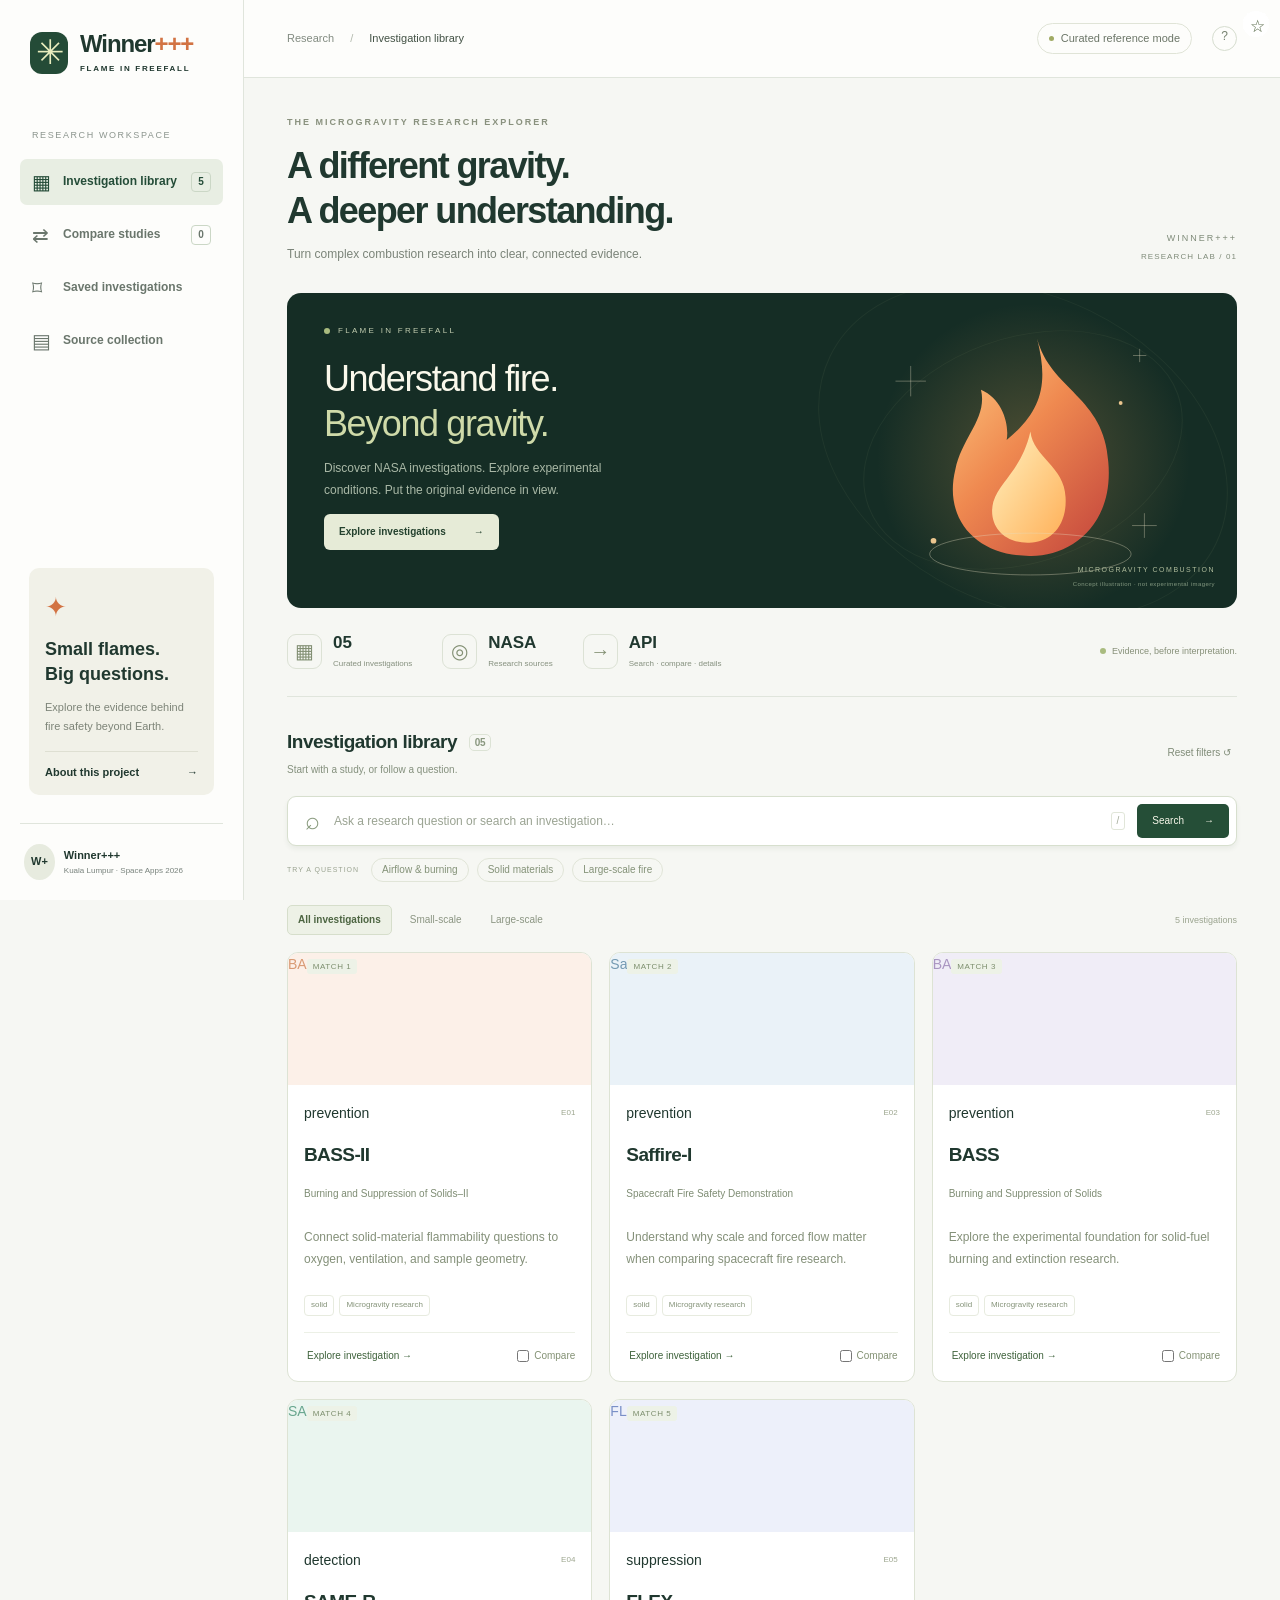
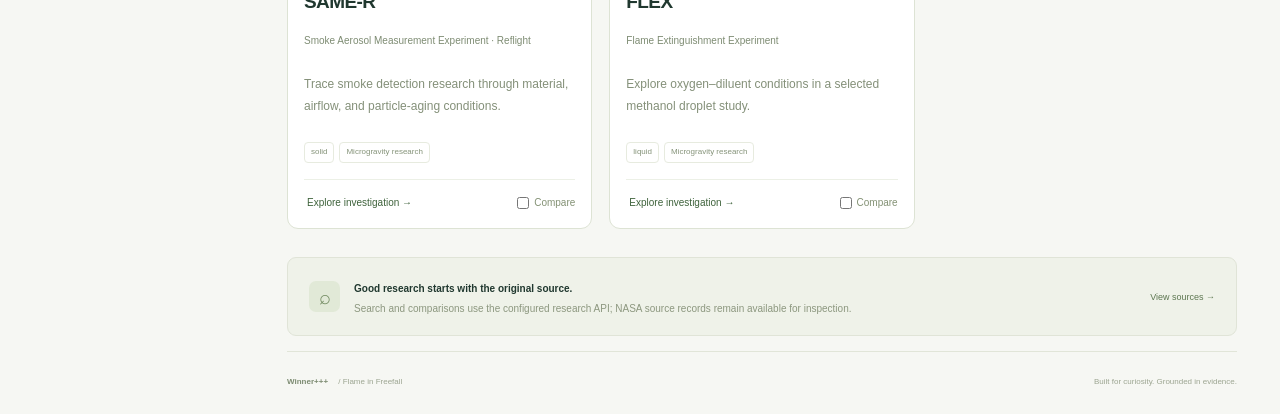
==== commit 71590686: "Make investigation counts data-driven" ====
--- a/frontend/index.html
+++ b/frontend/index.html
@@ -6,7 +6,7 @@
 <aside class="sidebar" id="sidebar">
 <a href="#library" class="brand" aria-label="Winner+++ home"><span class="brand-icon" aria-hidden="true">✳</span><span>Winner<span class="brand-plus">+++</span><small>FLAME IN FREEFALL</small></span></a>
 <div class="nav-caption">RESEARCH WORKSPACE</div>
-<nav aria-label="Main navigation"><a href="#library" data-nav="library"><span class="nav-icon">▦</span> Investigation library <span class="count">3</span></a><a href="#compare" data-nav="compare"><span class="nav-icon">⇄</span> Compare studies <span class="count" id="navCount">0</span></a><a href="#saved" data-nav="saved"><span class="nav-icon">⌑</span> Saved investigations</a><a href="#sources" data-nav="sources"><span class="nav-icon">▤</span> Source collection</a></nav>
+<nav aria-label="Main navigation"><a href="#library" data-nav="library"><span class="nav-icon">▦</span> Investigation library <span class="count" id="navStudyCount">5</span></a><a href="#compare" data-nav="compare"><span class="nav-icon">⇄</span> Compare studies <span class="count" id="navCount">0</span></a><a href="#saved" data-nav="saved"><span class="nav-icon">⌑</span> Saved investigations</a><a href="#sources" data-nav="sources"><span class="nav-icon">▤</span> Source collection</a></nav>
 <div class="sidebar-note"><span class="tiny-orbit" aria-hidden="true">✦</span><strong>Small flames.<br>Big questions.</strong><p>Explore the evidence behind fire safety beyond Earth.</p><a href="#about">About this project <span>→</span></a></div>
 <div class="side-bottom"><span class="avatar">W+</span><div><strong>Winner+++</strong><small>Kuala Lumpur · Space Apps 2026</small></div></div>
 </aside>
@@ -16,8 +16,8 @@
 <div class="eyebrow">THE MICROGRAVITY RESEARCH EXPLORER</div>
 <div class="page-heading"><div><h1>A different gravity.<br>A deeper understanding.</h1><p>Turn complex combustion research into clear, connected evidence.</p></div><span class="edition">WINNER+++<br><b>RESEARCH LAB / 01</b></span></div>
 <section class="hero" aria-label="Research introduction"><div class="hero-copy"><div class="hero-kicker"><span class="live-dot"></span> FLAME IN FREEFALL</div><h2>Understand fire.<br><em>Beyond gravity.</em></h2><p>Discover NASA investigations. Explore experimental conditions. Put the original evidence in view.</p><button class="light-button" id="explore">Explore investigations <span>→</span></button></div><div class="hero-art" aria-hidden="true"><div class="orbit orbit-one"></div><div class="orbit orbit-two"></div><svg viewBox="0 0 450 330"><defs><radialGradient id="halo"><stop stop-color="#edab59" stop-opacity=".27"/><stop offset="1" stop-color="#edab59" stop-opacity="0"/></radialGradient><linearGradient id="fire" x1="0" y1="0" x2=".8" y2="1"><stop stop-color="#ffce83"/><stop offset=".5" stop-color="#ef8950"/><stop offset="1" stop-color="#c94e3f"/></linearGradient><linearGradient id="inner" x1="0" y1="0" x2="1" y2="1"><stop stop-color="#fff2c0"/><stop offset="1" stop-color="#ffaf57"/></linearGradient></defs><circle cx="235" cy="175" r="165" fill="url(#halo)"/><g class="flame-shape"><path d="M239 47C253 101 310 108 314 177C320 244 274 277 231 276C176 276 140 238 153 185C160 151 187 131 180 101C203 111 210 138 207 154C245 123 251 94 239 47Z" fill="url(#fire)"/><path d="M232 145C235 172 268 182 269 214C271 245 252 263 229 262C202 262 187 242 193 219C200 197 223 185 232 145Z" fill="url(#inner)"/></g><g stroke="#e4dbc0" stroke-opacity=".38" fill="none"><ellipse cx="232" cy="274" rx="106" ry="22"/><path d="M90 92h32m-16-16v32M340 65h14m-7-7v14M339 244h26m-13-13v26"/></g><circle cx="130" cy="260" r="3" fill="#ebc58e"/><circle cx="327" cy="115" r="2" fill="#ebc58e"/></svg><span class="art-label">MICROGRAVITY COMBUSTION<br><b>Concept illustration · not experimental imagery</b></span></div></section>
-<div class="overview-stats"><div><span class="stat-icon">▦</span><span><strong>05</strong><small>Curated investigations</small></span></div><div><span class="stat-icon">◎</span><span><strong>NASA</strong><small>Research sources</small></span></div><div><span class="stat-icon">→</span><span><strong>API</strong><small>Search · compare · details</small></span></div><div class="evidence-stat"><span class="live-dot"></span><span>Evidence, before interpretation.</span></div></div>
-<section id="investigations"><div class="section-heading"><div><h2>Investigation library <span class="muted-number">05</span></h2><p>Start with a study, or follow a question.</p></div><button class="text-button" id="clearFilters">Reset filters ↺</button></div>
+<div class="overview-stats"><div><span class="stat-icon">▦</span><span><strong id="overviewStudyCount">05</strong><small>Curated investigations</small></span></div><div><span class="stat-icon">◎</span><span><strong>NASA</strong><small>Research sources</small></span></div><div><span class="stat-icon">→</span><span><strong>API</strong><small>Search · compare · details</small></span></div><div class="evidence-stat"><span class="live-dot"></span><span>Evidence, before interpretation.</span></div></div>
+<section id="investigations"><div class="section-heading"><div><h2>Investigation library <span class="muted-number" id="libraryStudyCount">05</span></h2><p>Start with a study, or follow a question.</p></div><button class="text-button" id="clearFilters">Reset filters ↺</button></div>
 <form class="search-bar" id="searchForm"><span aria-hidden="true">⌕</span><input id="query" type="search" maxlength="300" aria-label="Search investigations" placeholder="Ask a research question or search an investigation…"><kbd aria-hidden="true">/</kbd><button type="submit">Search <span>→</span></button></form>
 <div class="search-hints"><span>TRY A QUESTION</span><button data-query="airflow">Airflow &amp; burning</button><button data-query="solid materials">Solid materials</button><button data-query="large-scale fire">Large-scale fire</button></div>
 <div class="library-toolbar"><div class="filters" role="group" aria-label="Filter investigations"><button class="active" data-filter="all">All investigations</button><button data-filter="small">Small-scale</button><button data-filter="large">Large-scale</button></div><span id="resultCount">3 investigations</span></div>
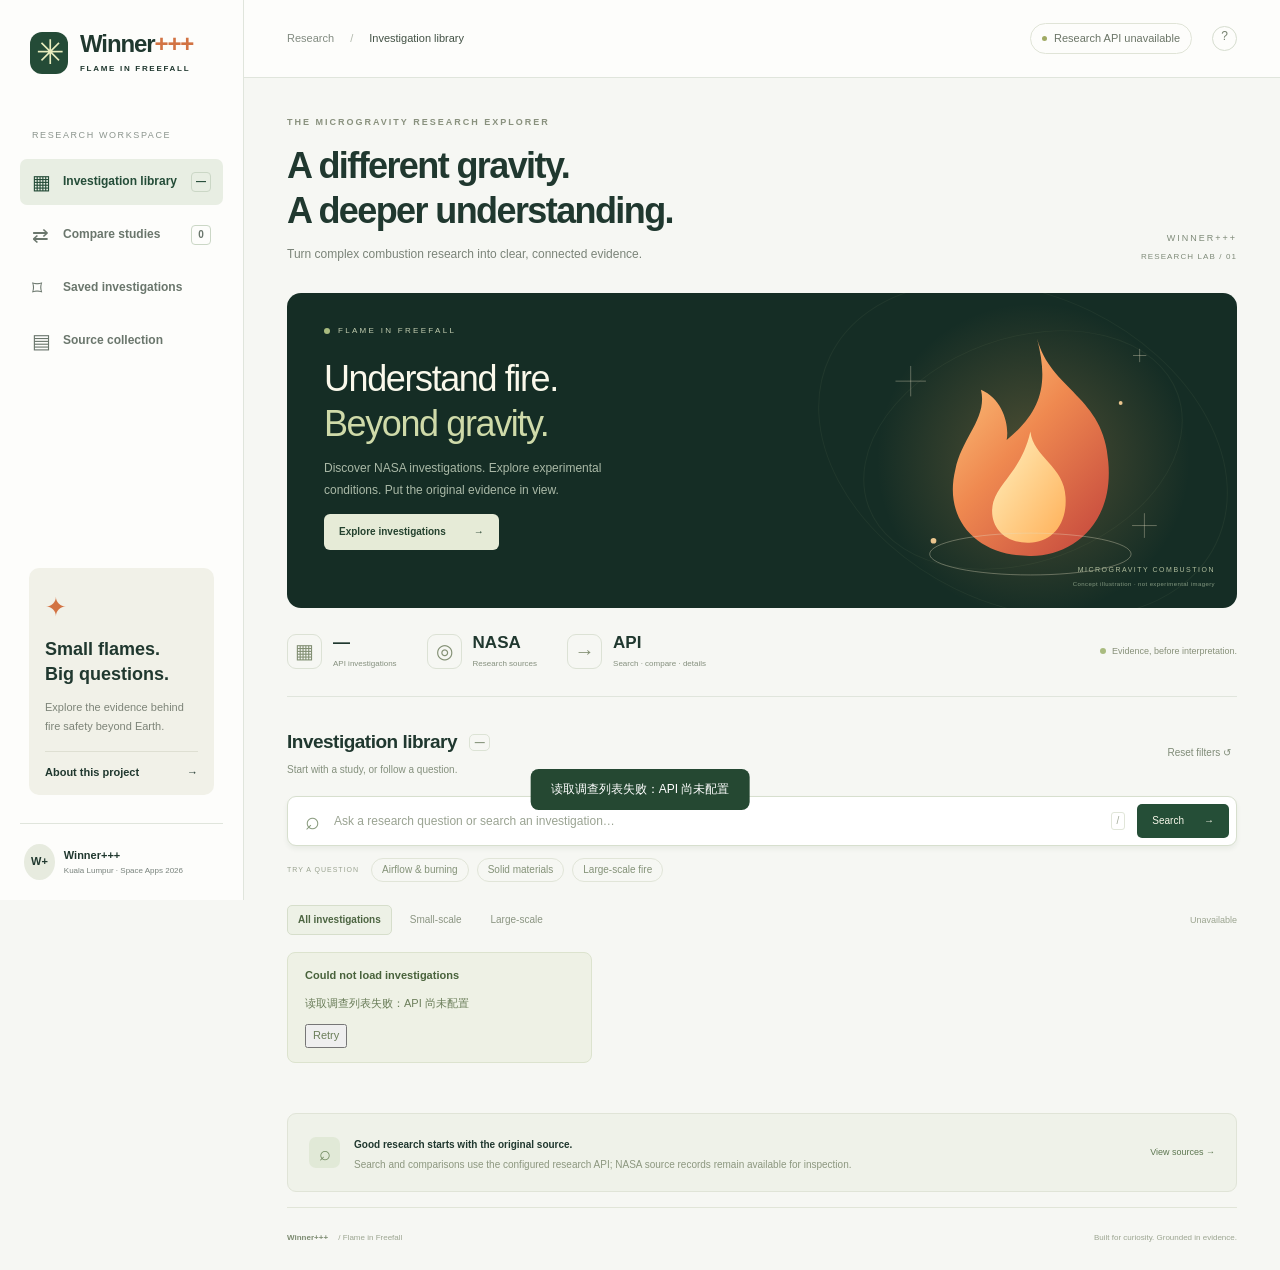
==== commit 3125692c: "Load investigation library from API on startup" ====
--- a/frontend/index.html
+++ b/frontend/index.html
@@ -1,12 +1,12 @@
 <!doctype html>
 <html lang="en">
-<head><meta charset="UTF-8"><meta name="viewport" content="width=device-width, initial-scale=1"><meta name="theme-color" content="#152c26"><meta name="description" content="Explore NASA microgravity combustion research with Winner+++. Search investigations, inspect sources, and compare experimental contexts."><meta name="flame-api-base" content=""><title>Flame in Freefall — Winner+++</title><link rel="stylesheet" href="styles.css"><script src="config.js" defer></script><script src="data.js" defer></script><script src="app.js" defer></script></head>
+<head><meta charset="UTF-8"><meta name="viewport" content="width=device-width, initial-scale=1"><meta name="theme-color" content="#152c26"><meta name="description" content="Explore NASA microgravity combustion research with Winner+++. Search investigations, inspect sources, and compare experimental contexts."><meta name="flame-api-base" content=""><title>Flame in Freefall — Winner+++</title><link rel="stylesheet" href="styles.css"><script src="config.js" defer></script><script src="app.js" defer></script></head>
 <body>
 <a class="skip" href="#main">Skip to workspace</a>
 <aside class="sidebar" id="sidebar">
 <a href="#library" class="brand" aria-label="Winner+++ home"><span class="brand-icon" aria-hidden="true">✳</span><span>Winner<span class="brand-plus">+++</span><small>FLAME IN FREEFALL</small></span></a>
 <div class="nav-caption">RESEARCH WORKSPACE</div>
-<nav aria-label="Main navigation"><a href="#library" data-nav="library"><span class="nav-icon">▦</span> Investigation library <span class="count" id="navStudyCount">5</span></a><a href="#compare" data-nav="compare"><span class="nav-icon">⇄</span> Compare studies <span class="count" id="navCount">0</span></a><a href="#saved" data-nav="saved"><span class="nav-icon">⌑</span> Saved investigations</a><a href="#sources" data-nav="sources"><span class="nav-icon">▤</span> Source collection</a></nav>
+<nav aria-label="Main navigation"><a href="#library" data-nav="library"><span class="nav-icon">▦</span> Investigation library <span class="count" id="navStudyCount">…</span></a><a href="#compare" data-nav="compare"><span class="nav-icon">⇄</span> Compare studies <span class="count" id="navCount">0</span></a><a href="#saved" data-nav="saved"><span class="nav-icon">⌑</span> Saved investigations</a><a href="#sources" data-nav="sources"><span class="nav-icon">▤</span> Source collection</a></nav>
 <div class="sidebar-note"><span class="tiny-orbit" aria-hidden="true">✦</span><strong>Small flames.<br>Big questions.</strong><p>Explore the evidence behind fire safety beyond Earth.</p><a href="#about">About this project <span>→</span></a></div>
 <div class="side-bottom"><span class="avatar">W+</span><div><strong>Winner+++</strong><small>Kuala Lumpur · Space Apps 2026</small></div></div>
 </aside>
@@ -16,11 +16,11 @@
 <div class="eyebrow">THE MICROGRAVITY RESEARCH EXPLORER</div>
 <div class="page-heading"><div><h1>A different gravity.<br>A deeper understanding.</h1><p>Turn complex combustion research into clear, connected evidence.</p></div><span class="edition">WINNER+++<br><b>RESEARCH LAB / 01</b></span></div>
 <section class="hero" aria-label="Research introduction"><div class="hero-copy"><div class="hero-kicker"><span class="live-dot"></span> FLAME IN FREEFALL</div><h2>Understand fire.<br><em>Beyond gravity.</em></h2><p>Discover NASA investigations. Explore experimental conditions. Put the original evidence in view.</p><button class="light-button" id="explore">Explore investigations <span>→</span></button></div><div class="hero-art" aria-hidden="true"><div class="orbit orbit-one"></div><div class="orbit orbit-two"></div><svg viewBox="0 0 450 330"><defs><radialGradient id="halo"><stop stop-color="#edab59" stop-opacity=".27"/><stop offset="1" stop-color="#edab59" stop-opacity="0"/></radialGradient><linearGradient id="fire" x1="0" y1="0" x2=".8" y2="1"><stop stop-color="#ffce83"/><stop offset=".5" stop-color="#ef8950"/><stop offset="1" stop-color="#c94e3f"/></linearGradient><linearGradient id="inner" x1="0" y1="0" x2="1" y2="1"><stop stop-color="#fff2c0"/><stop offset="1" stop-color="#ffaf57"/></linearGradient></defs><circle cx="235" cy="175" r="165" fill="url(#halo)"/><g class="flame-shape"><path d="M239 47C253 101 310 108 314 177C320 244 274 277 231 276C176 276 140 238 153 185C160 151 187 131 180 101C203 111 210 138 207 154C245 123 251 94 239 47Z" fill="url(#fire)"/><path d="M232 145C235 172 268 182 269 214C271 245 252 263 229 262C202 262 187 242 193 219C200 197 223 185 232 145Z" fill="url(#inner)"/></g><g stroke="#e4dbc0" stroke-opacity=".38" fill="none"><ellipse cx="232" cy="274" rx="106" ry="22"/><path d="M90 92h32m-16-16v32M340 65h14m-7-7v14M339 244h26m-13-13v26"/></g><circle cx="130" cy="260" r="3" fill="#ebc58e"/><circle cx="327" cy="115" r="2" fill="#ebc58e"/></svg><span class="art-label">MICROGRAVITY COMBUSTION<br><b>Concept illustration · not experimental imagery</b></span></div></section>
-<div class="overview-stats"><div><span class="stat-icon">▦</span><span><strong id="overviewStudyCount">05</strong><small>Curated investigations</small></span></div><div><span class="stat-icon">◎</span><span><strong>NASA</strong><small>Research sources</small></span></div><div><span class="stat-icon">→</span><span><strong>API</strong><small>Search · compare · details</small></span></div><div class="evidence-stat"><span class="live-dot"></span><span>Evidence, before interpretation.</span></div></div>
-<section id="investigations"><div class="section-heading"><div><h2>Investigation library <span class="muted-number" id="libraryStudyCount">05</span></h2><p>Start with a study, or follow a question.</p></div><button class="text-button" id="clearFilters">Reset filters ↺</button></div>
+<div class="overview-stats"><div><span class="stat-icon">▦</span><span><strong id="overviewStudyCount">…</strong><small>API investigations</small></span></div><div><span class="stat-icon">◎</span><span><strong>NASA</strong><small>Research sources</small></span></div><div><span class="stat-icon">→</span><span><strong>API</strong><small>Search · compare · details</small></span></div><div class="evidence-stat"><span class="live-dot"></span><span>Evidence, before interpretation.</span></div></div>
+<section id="investigations"><div class="section-heading"><div><h2>Investigation library <span class="muted-number" id="libraryStudyCount">…</span></h2><p>Start with a study, or follow a question.</p></div><button class="text-button" id="clearFilters">Reset filters ↺</button></div>
 <form class="search-bar" id="searchForm"><span aria-hidden="true">⌕</span><input id="query" type="search" maxlength="300" aria-label="Search investigations" placeholder="Ask a research question or search an investigation…"><kbd aria-hidden="true">/</kbd><button type="submit">Search <span>→</span></button></form>
 <div class="search-hints"><span>TRY A QUESTION</span><button data-query="airflow">Airflow &amp; burning</button><button data-query="solid materials">Solid materials</button><button data-query="large-scale fire">Large-scale fire</button></div>
-<div class="library-toolbar"><div class="filters" role="group" aria-label="Filter investigations"><button class="active" data-filter="all">All investigations</button><button data-filter="small">Small-scale</button><button data-filter="large">Large-scale</button></div><span id="resultCount">3 investigations</span></div>
+<div class="library-toolbar"><div class="filters" role="group" aria-label="Filter investigations"><button class="active" data-filter="all">All investigations</button><button data-filter="small">Small-scale</button><button data-filter="large">Large-scale</button></div><span id="resultCount">Loading…</span></div>
 <div id="searchNote" class="search-note" hidden></div><div class="card-grid" id="cards"></div></section>
 <div class="evidence-banner"><span class="evidence-mark">⌕</span><div><strong>Good research starts with the original source.</strong><p>Search and comparisons use the configured research API; NASA source records remain available for inspection.</p></div><a href="#sources">View sources →</a></div>
 </section>
--- a/frontend/styles.css
+++ b/frontend/styles.css
@@ -5,3 +5,4 @@
 .api-evidence{margin-top:14px;border-top:1px solid var(--line);padding-top:10px}.api-evidence>strong{font-size:12px}.api-evidence article{margin-top:9px;padding:10px;background:#f7f8f4;border-radius:8px}.api-evidence article p{margin:5px 0;font-size:12px;white-space:pre-wrap}.api-evidence small,.facts small{display:block;color:var(--muted);font-size:10px}.api-evidence a{font-size:11px;color:var(--green);text-decoration:underline}.detail-main h3{margin-top:20px}.detail-main li{margin:8px 0}.detail-main .table-wrap{overflow:auto}.detail-main table{min-width:600px}
 .light-button{color:#24412e}.search-bar input{font-size:12px}.hero-copy>p{font-size:12px}.card-description{font-size:12px}.card-subtitle{font-size:10px}.card-meta>span:last-child,.tag,.card-tags span{font-size:8px}.detail-button,.compare-check{font-size:10px}.nav-caption{font-size:9px}nav a{font-size:12px}.section-heading p,.search-hints button{font-size:10px}.evidence-banner p{font-size:10px}.demo-pill{font-size:11px}@media(max-width:900px){nav a{font-size:10px}}@media(max-width:680px){nav a{font-size:12px}.demo-pill{font-size:8px}.hero-copy>p{font-size:11px}.search-bar input{font-size:10px}.card-subtitle{font-size:11px}.detail-button,.compare-check{font-size:11px}.search-hints button{font-size:8px}}
 .compare-bar button{color:#24412e}.save-button svg{position:static;width:13px;height:13px}.save-button.saved svg path{fill:currentColor}
+.compare-answer{margin-top:10px;color:#52634a}.compare-answer p{margin:8px 0;white-space:pre-wrap}.compare-answer h3,.compare-answer h4,.compare-answer h5{margin:16px 0 7px;color:#334a32}.compare-answer ul{padding-left:20px}.compare-answer li{margin:5px 0}.compare-answer .table-wrap{margin:10px 0 14px}.compare-answer table{min-width:620px}.compare-answer td,.compare-answer th{vertical-align:top}
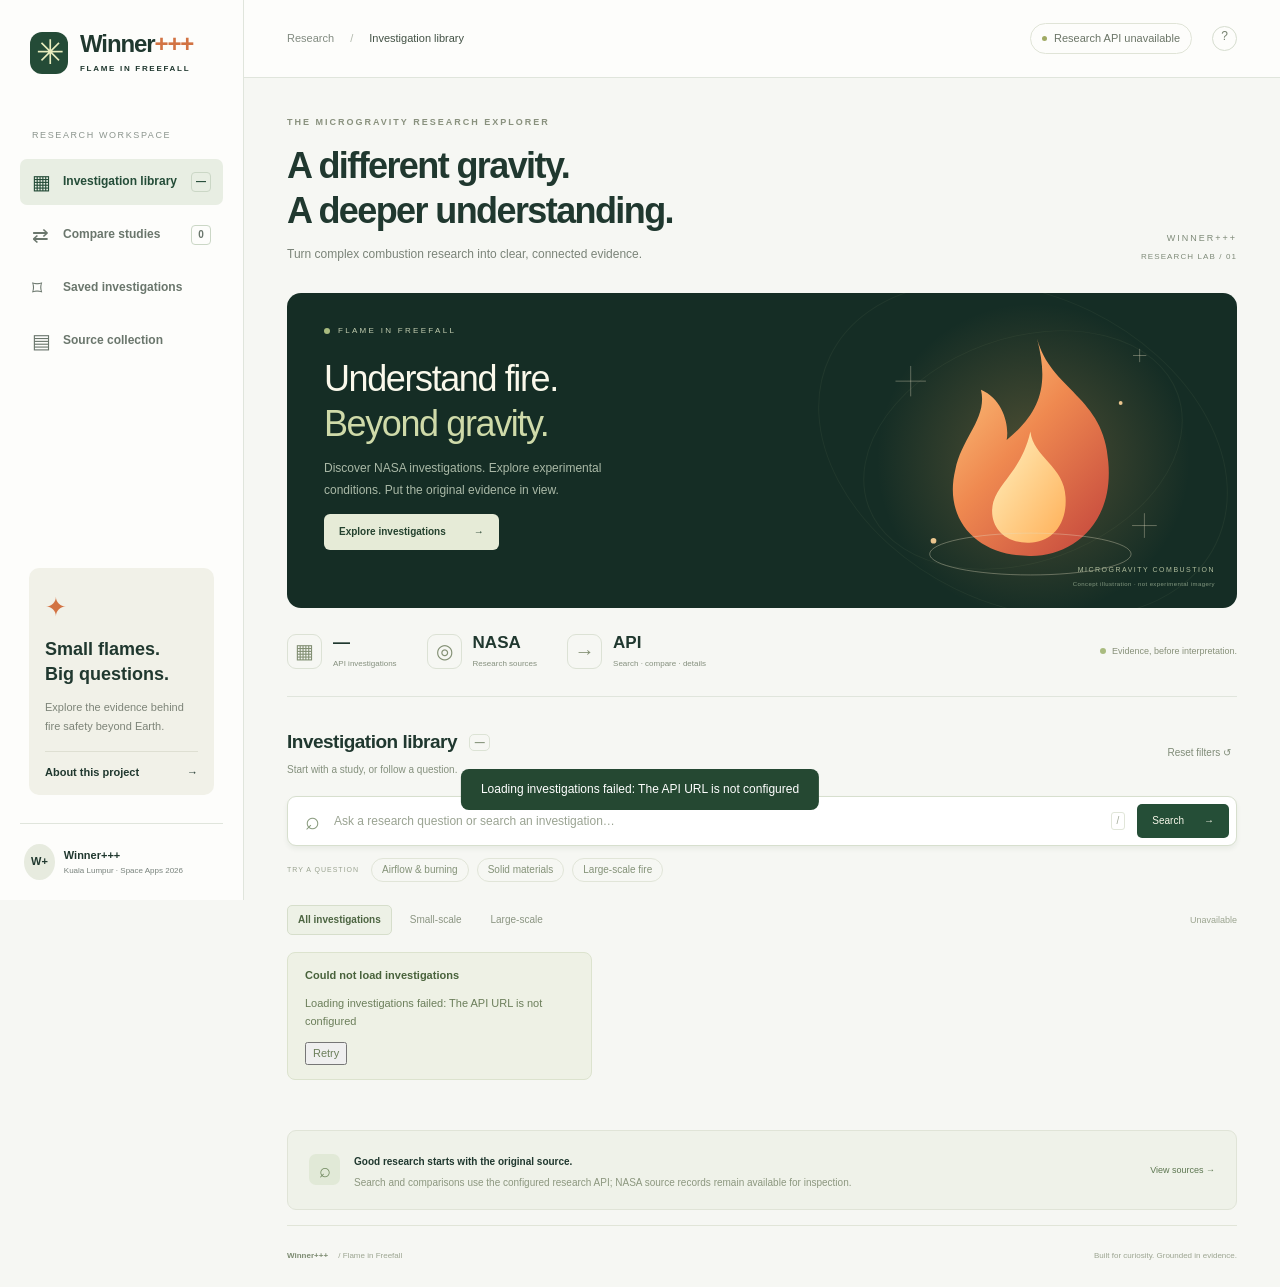
==== commit 7fe3ebbe: "Fix API integration and prepare submission" ====
--- a/frontend/index.html
+++ b/frontend/index.html
@@ -1,6 +1,6 @@
 <!doctype html>
 <html lang="en">
-<head><meta charset="UTF-8"><meta name="viewport" content="width=device-width, initial-scale=1"><meta name="theme-color" content="#152c26"><meta name="description" content="Explore NASA microgravity combustion research with Winner+++. Search investigations, inspect sources, and compare experimental contexts."><meta name="flame-api-base" content=""><title>Flame in Freefall — Winner+++</title><link rel="stylesheet" href="styles.css"><script src="config.js" defer></script><script src="app.js" defer></script></head>
+<head><meta charset="UTF-8"><meta name="viewport" content="width=device-width, initial-scale=1"><meta name="theme-color" content="#152c26"><meta name="description" content="Explore NASA microgravity combustion research with Winner+++. Search investigations, inspect sources, and compare experimental contexts."><meta name="flame-api-base" content=""><title>Flame in Freefall — Winner+++</title><link rel="stylesheet" href="styles.css"><script src="/api-config.js" defer></script><script src="config.js" defer></script><script src="app.js" defer></script></head>
 <body>
 <a class="skip" href="#main">Skip to workspace</a>
 <aside class="sidebar" id="sidebar">
